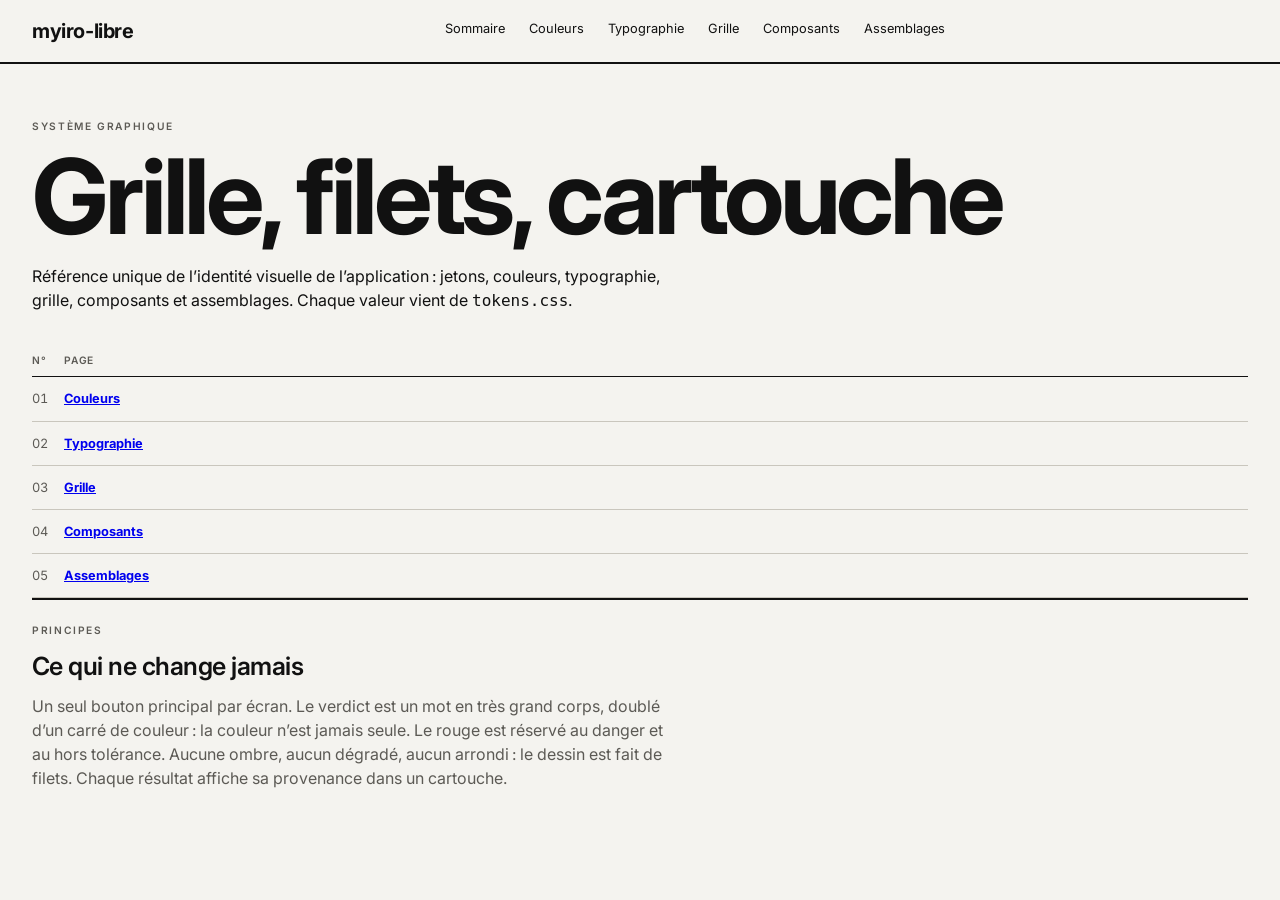
==== design-system/index.html @ a31640a2 "Système graphique (design-system/), suite des références ICC, documentation à jour Co-Authored-By: C" ====
<!doctype html>
<html lang="fr">
<head>
<meta charset="utf-8">
<meta name="viewport" content="width=device-width, initial-scale=1">
<title>Sommaire · système graphique myiro-libre</title>
<link rel="preconnect" href="https://fonts.googleapis.com">
<link rel="preconnect" href="https://fonts.gstatic.com" crossorigin>
<link rel="stylesheet" href="https://fonts.googleapis.com/css2?family=Inter:opsz,wght@14..32,400;14..32,500;14..32,600;14..32,700&amp;display=swap">
<link rel="stylesheet" href="tokens.css">
<link rel="stylesheet" href="components.css">
<link rel="stylesheet" href="doc.css">
</head>
<body>
<header class="ds-head"><div class="page"><div class="grid">
  <div class="c-1-4 brand">myiro-libre</div>
  <nav class="c-5-12" aria-label="Pages du système graphique"><a href="index.html">Sommaire</a><a href="brand-book.html">Couleurs</a><a href="typography.html">Typographie</a><a href="grid.html">Grille</a><a href="ui-kit.html">Composants</a><a href="patterns.html">Assemblages</a></nav>
</div></div></header>
<main class="page">
<section class="ds-intro"><span class="label">Système graphique</span><h1>Grille, filets, cartouche</h1><p class="prose">Référence unique de l’identité visuelle de l’application&#8239;: jetons, couleurs, typographie, grille, composants et assemblages. Chaque valeur vient de <code>tokens.css</code>.</p></section>
<table><thead><tr><th>N°</th><th>Page</th></tr></thead><tbody><tr><td class="id num">01</td><td><a href="brand-book.html"><b>Couleurs</b></a></td></tr><tr><td class="id num">02</td><td><a href="typography.html"><b>Typographie</b></a></td></tr><tr><td class="id num">03</td><td><a href="grid.html"><b>Grille</b></a></td></tr><tr><td class="id num">04</td><td><a href="ui-kit.html"><b>Composants</b></a></td></tr><tr><td class="id num">05</td><td><a href="patterns.html"><b>Assemblages</b></a></td></tr></tbody></table><section class="ds-block"><span class="label">Principes</span><h2>Ce qui ne change jamais</h2><p>Un seul bouton principal par écran. Le verdict est un mot en très grand corps, doublé d’un carré de couleur&#8239;: la couleur n’est jamais seule. Le rouge est réservé au danger et au hors tolérance. Aucune ombre, aucun dégradé, aucun arrondi&#8239;: le dessin est fait de filets. Chaque résultat affiche sa provenance dans un cartouche.</p></section></main>
</body>
</html>
---- design-system/tokens.css ----
/* Jetons du système graphique de myiro-libre : grille suisse, cartouche, grand corps typographique.
   Source unique des couleurs, de la typographie, des espacements, des filets et de la grille.
   Aucune valeur de couleur, de corps ou d'espacement ne doit apparaître hors de ce fichier.
   Gabarit : 12 colonnes, base 4 px. Mode sombre : [data-theme="dark"] ou préférence du système. */
:root {
  /* Palette : papier, encre, un seul gris, trois états de verdict. */
  --color-paper:   #f4f3ef;
  --color-ink:     #111111;
  --color-muted:   #5c5a55;
  --color-rule:    #111111;
  --color-hair:    #c9c6bd;
  --color-ok:      #0b6b3a;
  --color-warn:    #94540a;
  --color-bad:     #b3121d;
  --color-grid:    rgba(179, 18, 29, 0.09);
  --text-inverse:  var(--color-paper);

  /* Fontes : une seule famille, lineale grotesque à corps optique. */
  --font-body: "Inter", "Helvetica Neue", Arial, sans-serif;

  /* Échelle modulaire 1,25, fluide. */
  --text-xs:      clamp(0.625rem, 0.6rem + 0.1vw, 0.64rem);
  --text-sm:      clamp(0.75rem, 0.7rem + 0.2vw, 0.8rem);
  --text-base:    clamp(0.938rem, 0.9rem + 0.2vw, 1rem);
  --text-lg:      clamp(1.125rem, 1rem + 0.5vw, 1.25rem);
  --text-xl:      clamp(1.25rem, 1.1rem + 0.8vw, 1.563rem);
  --text-2xl:     clamp(1.5rem, 1.2rem + 1.2vw, 1.953rem);
  --text-3xl:     clamp(1.875rem, 1.5rem + 1.8vw, 2.441rem);
  --text-4xl:     clamp(2.25rem, 1.8rem + 2.5vw, 3.052rem);
  --text-5xl:     clamp(2.75rem, 2rem + 3.5vw, 4rem);
  --text-display: clamp(3.5rem, 2.5rem + 5vw, 7rem);

  --leading-tight:  1;
  --leading-snug:   1.2;
  --leading-normal: 1.5;
  --tracking-tight:  -0.04em;
  --tracking-snug:   -0.02em;
  --tracking-normal: 0;
  --tracking-wide:   0.08em;
  --tracking-widest: 0.16em;

  /* Espacements, base 4 px. */
  --space-1:  0.25rem;
  --space-2:  0.5rem;
  --space-3:  0.75rem;
  --space-4:  1rem;
  --space-6:  1.5rem;
  --space-8:  2rem;
  --space-12: 3rem;
  --space-16: 4rem;
  --space-24: 6rem;

  /* Filets : le dessin remplace l'ombre. */
  --rule:        1px;
  --rule-strong: 2px;
  --rule-heavy:  4px;
  --radius:      0;

  /* Grille. */
  --grid-columns: 12;
  --grid-gutter:  var(--space-6);
  --grid-margin:  var(--space-8);
  --grid-max:     90rem;
  --measure:      65ch;
}

:root[data-theme="dark"] {
  --color-paper: #121211;
  --color-ink:   #ecebe6;
  --color-muted: #a09d94;
  --color-rule:  #ecebe6;
  --color-hair:  #3a3935;
  --color-ok:    #5fd38d;
  --color-warn:  #e8a64a;
  --color-bad:   #ff7a80;
  --color-grid:  rgba(255, 122, 128, 0.1);
}
@media (prefers-color-scheme: dark) {
  :root:not([data-theme="light"]) {
    --color-paper: #121211;
    --color-ink:   #ecebe6;
    --color-muted: #a09d94;
    --color-rule:  #ecebe6;
    --color-hair:  #3a3935;
    --color-ok:    #5fd38d;
    --color-warn:  #e8a64a;
    --color-bad:   #ff7a80;
    --color-grid:  rgba(255, 122, 128, 0.1);
  }
}
@media (max-width: 64rem) {
  :root { --grid-margin: var(--space-4); --grid-gutter: var(--space-4); }
}
---- design-system/components.css ----
/* Composants de myiro-libre. Dépend uniquement de tokens.css. Aucun style en ligne :
   les seules valeurs dynamiques passent par des propriétés personnalisées (--w, --c, --ref, --mes, --n). */

/* ---- Base ---- */
html { font-optical-sizing: auto; -webkit-text-size-adjust: 100%; }
*, *::before, *::after { box-sizing: border-box; }
body {
  margin: 0; background: var(--color-paper); color: var(--color-ink);
  font-family: var(--font-body); font-size: var(--text-base); line-height: var(--leading-normal);
  text-align: left; font-kerning: normal; font-variant-ligatures: common-ligatures;
  -webkit-font-smoothing: antialiased; text-rendering: optimizeLegibility;
}
h1, h2, h3, p { margin: 0; }
button { font: inherit; color: inherit; background: none; border: 0; padding: 0; cursor: pointer; text-align: left; }
:focus-visible { outline: var(--rule-strong) solid var(--color-ink); outline-offset: var(--space-1); }
.num, table { font-variant-numeric: tabular-nums lining-nums; }
.mute { color: var(--color-muted); }
.small { font-size: var(--text-sm); }
.prose { max-width: var(--measure); }

/* ---- Libellé de section : capitales, approche large ---- */
.label {
  font-size: var(--text-xs); font-weight: 600; text-transform: uppercase;
  letter-spacing: var(--tracking-widest); color: var(--color-muted);
}
.label--ink { color: var(--color-ink); }

/* ---- Grille : 12 colonnes ---- */
.page { max-width: var(--grid-max); margin: 0 auto; padding: 0 var(--grid-margin); }
.grid { display: grid; grid-template-columns: repeat(var(--grid-columns), 1fr); column-gap: var(--grid-gutter); }
.c-1-2 { grid-column: 1 / span 2; }
.c-3-9 { grid-column: 3 / span 7; }
.c-10-12 { grid-column: 10 / span 3; }
.c-1-6 { grid-column: 1 / span 6; }
.c-7-12 { grid-column: 7 / span 6; }
.c-1-4 { grid-column: 1 / span 4; }
.c-5-8 { grid-column: 5 / span 4; }
.c-9-12 { grid-column: 9 / span 4; }
.c-5-12 { grid-column: 5 / span 8; }
.c-1-12 { grid-column: 1 / -1; }

/* ---- Boutons ---- */
.btn {
  padding: var(--space-3) var(--space-6); border: var(--rule-strong) solid var(--color-ink);
  border-radius: var(--radius); font-weight: 600; font-size: var(--text-sm);
}
.btn--primary { background: var(--color-ink); color: var(--text-inverse); }
.btn:hover { text-decoration: underline; text-underline-offset: var(--space-1); }
.btn[disabled] { border-color: var(--color-muted); color: var(--color-muted); cursor: not-allowed; text-decoration: none; }
.btn--primary[disabled] { background: transparent; }
.why { font-size: var(--text-sm); color: var(--color-muted); margin-top: var(--space-2); }
.actions { display: flex; gap: var(--space-3); flex-wrap: wrap; margin: var(--space-6) 0; }

/* ---- Verdict : le mot est le composant ---- */
.verdict__word {
  font-size: var(--text-display); font-weight: 700; line-height: var(--leading-tight);
  letter-spacing: var(--tracking-tight); margin-top: var(--space-2);
}
.verdict__word--l { font-size: var(--text-5xl); }
.verdict--ok .verdict__word { color: var(--color-ok); }
.verdict--warn .verdict__word { color: var(--color-warn); }
.verdict--bad .verdict__word { color: var(--color-bad); }
.verdict__word + p { margin-top: var(--space-3); }
.verdict__row { display: flex; gap: var(--space-4); align-items: flex-start; margin-top: var(--space-4); }
.mark { flex: none; width: var(--space-8); height: var(--space-8); display: grid; place-items: center; color: var(--text-inverse); background: var(--color-ok); }
.mark--warn { background: var(--color-warn); }
.mark--bad { background: var(--color-bad); }
.mark svg { width: var(--space-6); height: var(--space-6); fill: none; stroke: currentColor; stroke-width: 2.5; stroke-linecap: square; }

/* ---- État : carré de couleur et mot (jamais la couleur seule) ---- */
.state { display: inline-flex; align-items: center; gap: var(--space-2); font-weight: 600; white-space: nowrap; }
.state i { display: inline-block; width: var(--space-3); height: var(--space-3); background: var(--color-ok); }
.state--ok { color: var(--color-ok); }
.state--warn { color: var(--color-warn); } .state--warn i { background: var(--color-warn); }
.state--bad { color: var(--color-bad); } .state--bad i { background: var(--color-bad); }

/* ---- Compteurs ---- */
.kpis { display: grid; grid-template-columns: repeat(3, 1fr); border-top: var(--rule-strong) solid var(--color-rule); border-bottom: var(--rule) solid var(--color-rule); margin: var(--space-8) 0; }
.kpis > div { padding: var(--space-3) var(--space-4) var(--space-4) 0; }
.kpis > div + div { border-left: var(--rule) solid var(--color-hair); padding-left: var(--space-4); }
.kpis .n { display: block; font-size: var(--text-5xl); font-weight: 600; line-height: var(--leading-tight); letter-spacing: var(--tracking-tight); }
.kpis .ok { color: var(--color-ok); } .kpis .warn { color: var(--color-warn); } .kpis .bad { color: var(--color-bad); }

/* ---- Tableau ---- */
table { width: 100%; border-collapse: collapse; }
th {
  font-size: var(--text-xs); font-weight: 600; text-transform: uppercase; letter-spacing: var(--tracking-wide);
  color: var(--color-muted); text-align: left; padding: var(--space-2) var(--space-2) var(--space-2) 0;
  border-bottom: var(--rule) solid var(--color-rule);
}
td { padding: var(--space-3) var(--space-2) var(--space-3) 0; border-bottom: var(--rule) solid var(--color-hair); font-size: var(--text-sm); vertical-align: middle; }
th.r, td.r { text-align: right; padding-right: var(--space-4); }
th.lc { text-transform: none; letter-spacing: var(--tracking-normal); }
td.id { color: var(--color-muted); width: var(--space-8); }
tr.on td { background: var(--color-ink); color: var(--text-inverse); }
tr.on td.id { color: inherit; }
tr.hl td { background: var(--color-hair); }

/* ---- Jauge : trait de limite à 80 % ---- */
.gauge { position: relative; height: var(--space-2); background: var(--color-hair); min-width: var(--space-16); }
.gauge::before { content: ""; position: absolute; inset: 0 auto 0 0; width: var(--w); background: var(--color-ok); }
.gauge--warn::before { background: var(--color-warn); }
.gauge--bad::before { background: var(--color-bad); }
.gauge::after { content: ""; position: absolute; top: calc(var(--space-1) * -1); bottom: calc(var(--space-1) * -1); left: 80%; width: var(--rule-strong); background: var(--color-ink); }

/* ---- Cartouche : la provenance comme sur un plan ---- */
.cartouche { border: var(--rule-strong) solid var(--color-rule); }
.cartouche__title { background: var(--color-ink); color: var(--text-inverse); padding: var(--space-3) var(--space-4); }
.cartouche__title .label { color: inherit; }
.cartouche__title strong { display: block; font-size: var(--text-lg); letter-spacing: var(--tracking-snug); margin-top: var(--space-1); }
.cells { display: grid; grid-template-columns: 1fr 1fr; }
.cell { padding: var(--space-2) var(--space-3) var(--space-3); border-top: var(--rule) solid var(--color-rule); }
.cell--wide { grid-column: 1 / -1; }
.cell:nth-child(even):not(.cell--wide) { border-left: var(--rule) solid var(--color-rule); }
.cell .label { display: block; margin-bottom: var(--space-1); }
.cartouche__foot { display: flex; justify-content: space-between; border-top: var(--rule-strong) solid var(--color-rule); padding: var(--space-2) var(--space-3); font-size: var(--text-xs); }

/* ---- Avis ---- */
.notice { border: var(--rule-strong) solid var(--color-rule); padding: var(--space-4); margin-bottom: var(--space-8); }
.notice--warn { border-color: var(--color-warn); }
.notice--bad { border-color: var(--color-bad); }
.notice p + p { margin-top: var(--space-2); }

/* ---- Parcours numéroté ---- */
.steps { display: grid; grid-template-columns: repeat(var(--n), 1fr); column-gap: var(--space-2); margin-bottom: var(--space-8); }
.steps button {
  display: flex; flex-direction: column; justify-content: flex-start; padding: var(--space-2) 0 var(--space-3);
  border-top: var(--rule-heavy) solid var(--color-hair); color: var(--color-muted); font-size: var(--text-sm); font-weight: 500;
}
.steps button .label { display: block; margin-bottom: var(--space-1); }
.steps button.done { border-top-color: var(--color-ink); color: var(--color-ink); }
.steps button[aria-current="step"] { border-top-color: var(--color-ink); color: var(--color-ink); font-weight: 700; }

/* ---- Contrôle segmenté, champs ---- */
.seg { display: inline-flex; border: var(--rule-strong) solid var(--color-ink); }
.seg button { padding: var(--space-2) var(--space-4); font-size: var(--text-sm); font-weight: 600; }
.seg button + button { border-left: var(--rule-strong) solid var(--color-ink); }
.seg button[aria-pressed="true"] { background: var(--color-ink); color: var(--text-inverse); }
.field .label { display: block; margin-bottom: var(--space-2); }
.field p { font-size: var(--text-sm); color: var(--color-muted); margin-top: var(--space-2); max-width: var(--measure); }
.input { width: 100%; padding: var(--space-2) 0; border: 0; border-bottom: var(--rule-strong) solid var(--color-rule); background: transparent; color: var(--color-ink); font: inherit; border-radius: var(--radius); }
.input--error { border-bottom-color: var(--color-bad); }
.checkrow { display: grid; grid-template-columns: var(--space-6) 1fr; column-gap: var(--space-3); padding: var(--space-3) 0; border-top: var(--rule) solid var(--color-hair); max-width: var(--measure); }
.checkrow input { width: var(--space-4); height: var(--space-4); accent-color: var(--color-ink); margin-top: var(--space-1); }

/* ---- Pastille de couleur, plages ---- */
.swatch { box-shadow: inset 0 0 0 var(--rule) var(--color-hair); display: inline-block; width: var(--space-4); height: var(--space-4); background: var(--c); vertical-align: middle; }
.rows { display: grid; row-gap: var(--space-1); }
.prow { display: grid; grid-template-columns: var(--space-8) repeat(12, 1fr); column-gap: var(--space-1); align-items: stretch; padding: var(--space-1) 0; }
.prow > b { display: grid; place-items: center; font-size: var(--text-sm); }
.prow--cur { outline: var(--rule-heavy) solid var(--color-ink); }
.prow--cur > b { background: var(--color-ink); color: var(--text-inverse); }
.p { aspect-ratio: 1; background: repeating-linear-gradient(135deg, var(--color-hair) 0 var(--space-1), var(--color-paper) var(--space-1) var(--space-2)); }
.p--read { background: linear-gradient(var(--ref) 50%, var(--mes) 50%); }
.p--miss { background: var(--color-paper); outline: var(--rule-strong) solid var(--color-bad); outline-offset: calc(var(--rule-strong) * -1); }

/* ---- Index de la bibliothèque, numéroté comme une nomenclature ---- */
.index ol { list-style: none; margin: 0; padding: 0; }
.index li { display: grid; grid-template-columns: var(--space-8) 1fr auto; column-gap: var(--space-2); padding: var(--space-2) 0; border-top: var(--rule) solid var(--color-hair); font-size: var(--text-sm); }
.index li.l1 { border-top-color: var(--color-rule); font-weight: 700; margin-top: var(--space-4); }
.index li.l1:first-child { margin-top: 0; }
.index li.sel { background: var(--color-ink); color: var(--text-inverse); }
.index li.sel * { color: inherit; }

/* ---- Bandeau et section ---- */
.masthead { border-bottom: var(--rule-strong) solid var(--color-rule); background: var(--color-paper); }
.masthead .grid { align-items: end; padding: var(--space-4) 0; }
.brand { font-size: var(--text-lg); font-weight: 700; letter-spacing: var(--tracking-snug); }
.nav { display: flex; gap: var(--space-8); }
.nav button { padding: var(--space-1) 0; border-bottom: var(--rule-heavy) solid transparent; font-weight: 500; }
.nav button .label { display: block; margin-bottom: var(--space-1); }
.nav button[aria-current="page"] { border-bottom-color: var(--color-ink); font-weight: 700; }
.sheet-head { display: flex; justify-content: space-between; align-items: baseline; border-top: var(--rule-heavy) solid var(--color-rule); padding-top: var(--space-2); margin-bottom: var(--space-6); }
.section { margin-top: var(--space-12); }
.section__head { display: flex; justify-content: space-between; align-items: baseline; border-top: var(--rule-strong) solid var(--color-rule); padding-top: var(--space-2); margin-bottom: var(--space-3); }
.section__title { font-size: var(--text-xl); font-weight: 600; letter-spacing: var(--tracking-snug); line-height: var(--leading-snug); }

@media (max-width: 64rem) {
  .c-1-2, .c-3-9, .c-10-12, .c-1-6, .c-7-12, .c-1-4, .c-5-8, .c-9-12, .c-5-12 { grid-column: 1 / -1; }
  .nav { gap: var(--space-4); flex-wrap: wrap; }
  table { display: block; overflow-x: auto; }
  .steps { grid-template-columns: repeat(2, 1fr); row-gap: var(--space-2); }
  .kpis .n { font-size: var(--text-4xl); }
}
---- design-system/doc.css ----
/* Mise en page des pages de documentation du système graphique (pas des composants de l'application). */
.ds-head { border-bottom: var(--rule-strong) solid var(--color-rule); }
.ds-head .grid { padding: var(--space-4) 0; align-items: end; }
.ds-head nav { display: flex; gap: var(--space-6); flex-wrap: wrap; font-size: var(--text-sm); }
.ds-head nav a { color: var(--color-ink); text-decoration: none; padding-bottom: var(--space-1); border-bottom: var(--rule-heavy) solid transparent; }
.ds-head nav a[aria-current="page"] { border-bottom-color: var(--color-ink); font-weight: 700; }
.ds-intro { padding: var(--space-12) 0 var(--space-8); }
.ds-intro h1 { font-size: var(--text-display); font-weight: 700; line-height: var(--leading-tight); letter-spacing: var(--tracking-tight); margin-top: var(--space-2); }
.ds-intro p { margin-top: var(--space-4); }
.ds-block { border-top: var(--rule-strong) solid var(--color-rule); padding: var(--space-4) 0 var(--space-12); }
.ds-block > h2 { font-size: var(--text-xl); font-weight: 600; letter-spacing: var(--tracking-snug); margin: var(--space-2) 0 var(--space-2); }
.ds-block > p { max-width: var(--measure); color: var(--color-muted); margin-bottom: var(--space-6); }
.ds-demo { border: var(--rule) solid var(--color-hair); padding: var(--space-6); margin-bottom: var(--space-4); }
.ds-demo--dark { background: var(--color-ink); color: var(--text-inverse); border-color: var(--color-ink); }
.ds-code { font-family: ui-monospace, Consolas, monospace; font-size: var(--text-xs); line-height: var(--leading-normal); background: var(--color-hair); padding: var(--space-4); overflow-x: auto; white-space: pre-wrap; word-break: break-word; margin: 0; }
.ds-swatches { display: grid; grid-template-columns: repeat(auto-fill, minmax(10rem, 1fr)); gap: var(--space-4); }
.ds-swatch { border: var(--rule) solid var(--color-rule); }
.ds-swatch__color { height: var(--space-16); background: var(--c); }
.ds-swatch__meta { padding: var(--space-2) var(--space-3) var(--space-3); font-size: var(--text-xs); }
.ds-swatch__meta b { display: block; font-size: var(--text-sm); }
.ds-spec { display: grid; grid-template-columns: 8rem 1fr; column-gap: var(--space-4); align-items: baseline; padding: var(--space-3) 0; border-top: var(--rule) solid var(--color-hair); }
.ds-col { background: var(--color-grid); min-height: var(--space-16); display: grid; place-items: center; font-size: var(--text-xs); font-weight: 600; }
.ds-grid-demo { display: grid; grid-template-columns: repeat(var(--grid-columns), 1fr); column-gap: var(--grid-gutter); row-gap: var(--space-2); }
.ds-ratio { font-size: var(--text-sm); }
.t-xs { font-size: var(--text-xs); } .t-sm { font-size: var(--text-sm); } .t-base { font-size: var(--text-base); }
.t-lg { font-size: var(--text-lg); } .t-xl { font-size: var(--text-xl); letter-spacing: var(--tracking-snug); }
.t-2xl { font-size: var(--text-2xl); letter-spacing: var(--tracking-snug); line-height: var(--leading-snug); }
.t-3xl { font-size: var(--text-3xl); letter-spacing: var(--tracking-tight); line-height: var(--leading-snug); }
.t-4xl { font-size: var(--text-4xl); letter-spacing: var(--tracking-tight); line-height: var(--leading-tight); }
.t-5xl { font-size: var(--text-5xl); letter-spacing: var(--tracking-tight); line-height: var(--leading-tight); }
.t-display { font-size: var(--text-display); letter-spacing: var(--tracking-tight); line-height: var(--leading-tight); font-weight: 700; }
.w-400 { font-weight: 400; } .w-500 { font-weight: 500; } .w-600 { font-weight: 600; } .w-700 { font-weight: 700; }
.comb { display: grid; grid-template-columns: repeat(2, 1fr); gap: var(--space-4); }
.comb > div { padding: var(--space-6); border: var(--rule) solid var(--color-rule); }
.comb--ink { background: var(--color-ink); color: var(--text-inverse); }
.comb--paper { background: var(--color-paper); color: var(--color-ink); }
.comb--ok { background: var(--color-ok); color: var(--text-inverse); }
.comb--bad { background: var(--color-bad); color: var(--text-inverse); }
/* Libellés lisibles sur aplats */
.comb--ink .label, .comb--ok .label, .comb--bad .label, .ds-demo--dark .label { color: inherit; }
@media (max-width: 64rem) { .comb { grid-template-columns: 1fr; } .ds-spec { grid-template-columns: 1fr; } }

/* démos de grille */
.ds-lay-12 > [data-g="1-12"] { grid-column: 1 / span 12; }
.ds-lay-2-7-3 > [data-g="1-2"] { grid-column: 1 / span 2; }
.ds-lay-2-7-3 > [data-g="3-7"] { grid-column: 3 / span 7; }
.ds-lay-2-7-3 > [data-g="10-3"] { grid-column: 10 / span 3; }
.ds-lay-6-6 > [data-g="1-6"] { grid-column: 1 / span 6; }
.ds-lay-6-6 > [data-g="7-6"] { grid-column: 7 / span 6; }
.ds-lay-4-4-4 > [data-g="1-4"] { grid-column: 1 / span 4; }
.ds-lay-4-4-4 > [data-g="5-4"] { grid-column: 5 / span 4; }
.ds-lay-4-4-4 > [data-g="9-4"] { grid-column: 9 / span 4; }
.ds-lay-8-4 > [data-g="1-8"] { grid-column: 1 / span 8; }
.ds-lay-8-4 > [data-g="9-4"] { grid-column: 9 / span 4; }
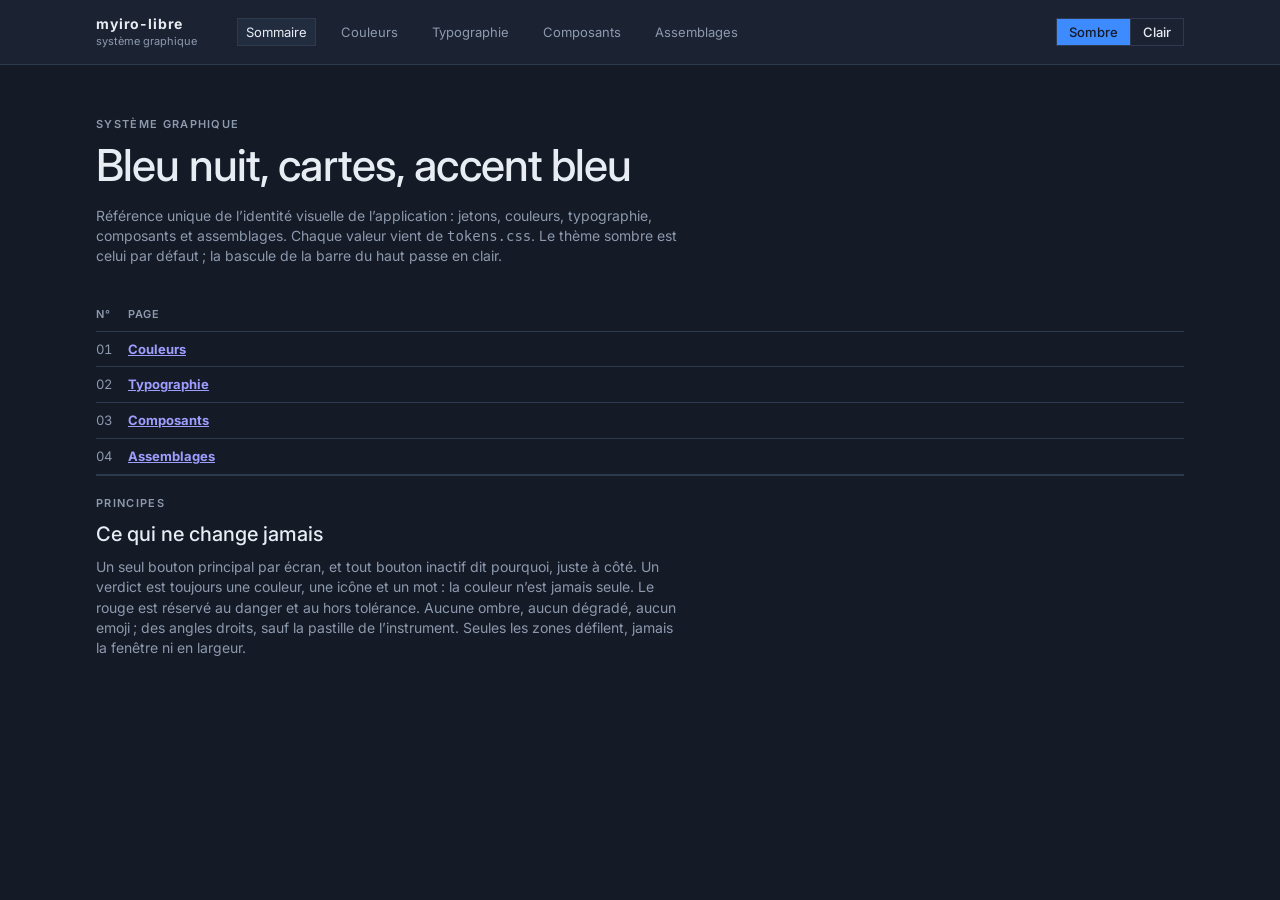
==== commit 0f038dad: "Système graphique : thème bleu nuit du prototype, cartes, accent bleu Co-Authored-By: Claude Opus 5." ====
--- a/design-system/index.html
+++ b/design-system/index.html
@@ -1,5 +1,5 @@
 <!doctype html>
-<html lang="fr">
+<html lang="fr" data-theme="dark">
 <head>
 <meta charset="utf-8">
 <meta name="viewport" content="width=device-width, initial-scale=1">
@@ -12,12 +12,26 @@
 <link rel="stylesheet" href="doc.css">
 </head>
 <body>
-<header class="ds-head"><div class="page"><div class="grid">
-  <div class="c-1-4 brand">myiro-libre</div>
-  <nav class="c-5-12" aria-label="Pages du système graphique"><a href="index.html">Sommaire</a><a href="brand-book.html">Couleurs</a><a href="typography.html">Typographie</a><a href="grid.html">Grille</a><a href="ui-kit.html">Composants</a><a href="patterns.html">Assemblages</a></nav>
-</div></div></header>
+<header class="ds-head"><div class="page">
+  <div class="marque">myiro-libre<small>système graphique</small></div>
+  <nav aria-label="Pages du système graphique"><a href="index.html" aria-current="page">Sommaire</a><a href="brand-book.html">Couleurs</a><a href="typography.html">Typographie</a><a href="ui-kit.html">Composants</a><a href="patterns.html">Assemblages</a></nav>
+  <div class="seg" role="group" aria-label="Thème"><button data-theme-choix="dark" aria-pressed="true">Sombre</button><button data-theme-choix="light" aria-pressed="false">Clair</button></div>
+</div></header>
 <main class="page">
-<section class="ds-intro"><span class="label">Système graphique</span><h1>Grille, filets, cartouche</h1><p class="prose">Référence unique de l’identité visuelle de l’application&#8239;: jetons, couleurs, typographie, grille, composants et assemblages. Chaque valeur vient de <code>tokens.css</code>.</p></section>
-<table><thead><tr><th>N°</th><th>Page</th></tr></thead><tbody><tr><td class="id num">01</td><td><a href="brand-book.html"><b>Couleurs</b></a></td></tr><tr><td class="id num">02</td><td><a href="typography.html"><b>Typographie</b></a></td></tr><tr><td class="id num">03</td><td><a href="grid.html"><b>Grille</b></a></td></tr><tr><td class="id num">04</td><td><a href="ui-kit.html"><b>Composants</b></a></td></tr><tr><td class="id num">05</td><td><a href="patterns.html"><b>Assemblages</b></a></td></tr></tbody></table><section class="ds-block"><span class="label">Principes</span><h2>Ce qui ne change jamais</h2><p>Un seul bouton principal par écran. Le verdict est un mot en très grand corps, doublé d’un carré de couleur&#8239;: la couleur n’est jamais seule. Le rouge est réservé au danger et au hors tolérance. Aucune ombre, aucun dégradé, aucun arrondi&#8239;: le dessin est fait de filets. Chaque résultat affiche sa provenance dans un cartouche.</p></section></main>
+<section class="ds-intro"><span class="label">Système graphique</span><h1>Bleu nuit, cartes, accent bleu</h1><p class="prose">Référence unique de l’identité visuelle de l’application&#8239;: jetons, couleurs, typographie, composants et assemblages. Chaque valeur vient de <code>tokens.css</code>. Le thème sombre est celui par défaut&#8239;; la bascule de la barre du haut passe en clair.</p></section>
+<table><thead><tr><th>N°</th><th>Page</th></tr></thead><tbody>
+<tr><td class="id num">01</td><td><a href="brand-book.html"><b>Couleurs</b></a></td></tr>
+<tr><td class="id num">02</td><td><a href="typography.html"><b>Typographie</b></a></td></tr>
+<tr><td class="id num">03</td><td><a href="ui-kit.html"><b>Composants</b></a></td></tr>
+<tr><td class="id num">04</td><td><a href="patterns.html"><b>Assemblages</b></a></td></tr>
+</tbody></table>
+<section class="ds-block"><span class="label">Principes</span><h2>Ce qui ne change jamais</h2><p>Un seul bouton principal par écran, et tout bouton inactif dit pourquoi, juste à côté. Un verdict est toujours une couleur, une icône et un mot&#8239;: la couleur n’est jamais seule. Le rouge est réservé au danger et au hors tolérance. Aucune ombre, aucun dégradé, aucun emoji&#8239;; des angles droits, sauf la pastille de l’instrument. Seules les zones défilent, jamais la fenêtre ni en largeur.</p></section>
+</main>
+<script>
+for (const b of document.querySelectorAll("[data-theme-choix]")) b.addEventListener("click", () => {
+  document.documentElement.dataset.theme = b.dataset.themeChoix;
+  for (const c of document.querySelectorAll("[data-theme-choix]")) c.setAttribute("aria-pressed", String(c === b));
+});
+</script>
 </body>
 </html>
--- a/design-system/tokens.css
+++ b/design-system/tokens.css
@@ -1,93 +1,98 @@
-/* Jetons du système graphique de myiro-libre : grille suisse, cartouche, grand corps typographique.
-   Source unique des couleurs, de la typographie, des espacements, des filets et de la grille.
+/* Jetons du système graphique de myiro-libre : thème bleu nuit, cartes, accent bleu.
+   Source unique des couleurs, de la typographie, des espacements et des filets.
    Aucune valeur de couleur, de corps ou d'espacement ne doit apparaître hors de ce fichier.
-   Gabarit : 12 colonnes, base 4 px. Mode sombre : [data-theme="dark"] ou préférence du système. */
+   Thème sombre par défaut ; thème clair sur [data-theme="light"] (bascule de la barre du haut).
+   Valeurs reprises du prototype validé du poste unique (ADR 0007). */
+:root,
+:root[data-theme="dark"] {
+  /* Surfaces, du plus profond au plus proche. */
+  --fond:      #141a26;
+  --barre:     #1b2333;
+  --panneau:   #1e2738;
+  --carte:     #222c3f;
+  --filet:     #2e3a50;
+  /* Texte. */
+  --encre:     #e8ecf3;
+  --attenue:   #8d99ad;
+  /* Accent : choix, tâche courante, bouton principal. */
+  --accent:    #3d8bff;
+  --selection: #173b6b;
+  /* Texte posé sur l'accent (bouton principal) : 5,26 : 1 en sombre. */
+  --sur-accent: #141a26;
+  /* Verdicts : toujours avec une icône et un mot. Rouge réservé au danger et au hors tolérance. */
+  --conforme:  #2fbf71;
+  --limite:    #e8a23a;
+  --hors:      #ff5d64;
+  color-scheme: dark;
+}
+
+:root[data-theme="light"] {
+  --fond:      #eef1f6;
+  --barre:     #ffffff;
+  --panneau:   #ffffff;
+  --carte:     #f6f8fb;
+  --filet:     #d6dce6;
+  --encre:     #141a26;
+  --attenue:   #5d6879;
+  --accent:    #1f6fe5;
+  --selection: #dbe8fb;
+  --sur-accent: #ffffff;
+  --conforme:  #13864b;
+  --limite:    #a8650a;
+  --hors:      #cc1f29;
+  color-scheme: light;
+}
+
 :root {
-  /* Palette : papier, encre, un seul gris, trois états de verdict. */
-  --color-paper:   #f4f3ef;
-  --color-ink:     #111111;
-  --color-muted:   #5c5a55;
-  --color-rule:    #111111;
-  --color-hair:    #c9c6bd;
-  --color-ok:      #0b6b3a;
-  --color-warn:    #94540a;
-  --color-bad:     #b3121d;
-  --color-grid:    rgba(179, 18, 29, 0.09);
-  --text-inverse:  var(--color-paper);
+  /* Fonte : une seule famille, lineale grotesque à corps optique. */
+  --font-body: "Inter", "Segoe UI", Arial, sans-serif;
+  --font-code: ui-monospace, Consolas, monospace;
 
-  /* Fontes : une seule famille, lineale grotesque à corps optique. */
-  --font-body: "Inter", "Helvetica Neue", Arial, sans-serif;
+  /* Corps : une application de bureau, des tailles fixes. Base 14 px. */
+  --text-xs:      0.6875rem;  /* 11 px : libellés en capitales, âges */
+  --text-sm:      0.8125rem;  /* 13 px : tâches, aides, tableaux */
+  --text-base:    0.875rem;   /* 14 px : texte courant */
+  --text-lg:      1.125rem;   /* 18 px : titre des détails */
+  --text-xl:      1.25rem;    /* 20 px : titres de section */
+  --text-2xl:     1.5rem;     /* 24 px : valeurs des critères */
+  --text-3xl:     1.625rem;   /* 26 px : titre du centre */
+  --text-4xl:     2.125rem;   /* 34 px : mot du verdict */
+  --text-5xl:     2.75rem;
+  --text-display: 3.5rem;
 
-  /* Échelle modulaire 1,25, fluide. */
-  --text-xs:      clamp(0.625rem, 0.6rem + 0.1vw, 0.64rem);
-  --text-sm:      clamp(0.75rem, 0.7rem + 0.2vw, 0.8rem);
-  --text-base:    clamp(0.938rem, 0.9rem + 0.2vw, 1rem);
-  --text-lg:      clamp(1.125rem, 1rem + 0.5vw, 1.25rem);
-  --text-xl:      clamp(1.25rem, 1.1rem + 0.8vw, 1.563rem);
-  --text-2xl:     clamp(1.5rem, 1.2rem + 1.2vw, 1.953rem);
-  --text-3xl:     clamp(1.875rem, 1.5rem + 1.8vw, 2.441rem);
-  --text-4xl:     clamp(2.25rem, 1.8rem + 2.5vw, 3.052rem);
-  --text-5xl:     clamp(2.75rem, 2rem + 3.5vw, 4rem);
-  --text-display: clamp(3.5rem, 2.5rem + 5vw, 7rem);
-
-  --leading-tight:  1;
-  --leading-snug:   1.2;
-  --leading-normal: 1.5;
-  --tracking-tight:  -0.04em;
-  --tracking-snug:   -0.02em;
+  --leading-tight:  1.1;
+  --leading-snug:   1.25;
+  --leading-normal: 1.45;
+  --tracking-tight:  -0.02em;
+  --tracking-snug:   -0.01em;
   --tracking-normal: 0;
-  --tracking-wide:   0.08em;
-  --tracking-widest: 0.16em;
+  --tracking-wide:   0.06em;
+  --tracking-widest: 0.12em;
 
   /* Espacements, base 4 px. */
   --space-1:  0.25rem;
   --space-2:  0.5rem;
   --space-3:  0.75rem;
   --space-4:  1rem;
+  --space-5:  1.25rem;
   --space-6:  1.5rem;
   --space-8:  2rem;
   --space-12: 3rem;
   --space-16: 4rem;
   --space-24: 6rem;
 
+  /* Retraits de l'arbre : papier, puis résolution. */
+  --retrait-2: 1.375rem;  /* 22 px */
+  --retrait-3: 2.5rem;    /* 40 px */
+
   /* Filets : le dessin remplace l'ombre. */
   --rule:        1px;
   --rule-strong: 2px;
   --rule-heavy:  4px;
-  --radius:      0;
 
-  /* Grille. */
-  --grid-columns: 12;
-  --grid-gutter:  var(--space-6);
-  --grid-margin:  var(--space-8);
-  --grid-max:     90rem;
-  --measure:      65ch;
+  /* Icônes des tâches, pastille de l'instrument. */
+  --icone:    1.25rem;
+  --pastille: 0.625rem;
+
+  --measure: 65ch;
 }
-
-:root[data-theme="dark"] {
-  --color-paper: #121211;
-  --color-ink:   #ecebe6;
-  --color-muted: #a09d94;
-  --color-rule:  #ecebe6;
-  --color-hair:  #3a3935;
-  --color-ok:    #5fd38d;
-  --color-warn:  #e8a64a;
-  --color-bad:   #ff7a80;
-  --color-grid:  rgba(255, 122, 128, 0.1);
-}
-@media (prefers-color-scheme: dark) {
-  :root:not([data-theme="light"]) {
-    --color-paper: #121211;
-    --color-ink:   #ecebe6;
-    --color-muted: #a09d94;
-    --color-rule:  #ecebe6;
-    --color-hair:  #3a3935;
-    --color-ok:    #5fd38d;
-    --color-warn:  #e8a64a;
-    --color-bad:   #ff7a80;
-    --color-grid:  rgba(255, 122, 128, 0.1);
-  }
-}
-@media (max-width: 64rem) {
-  :root { --grid-margin: var(--space-4); --grid-gutter: var(--space-4); }
-}
--- a/design-system/components.css
+++ b/design-system/components.css
@@ -1,184 +1,317 @@
-/* Composants de myiro-libre. Dépend uniquement de tokens.css. Aucun style en ligne :
-   les seules valeurs dynamiques passent par des propriétés personnalisées (--w, --c, --ref, --mes, --n). */
+/* Composants de myiro-libre : thème bleu nuit, cartes, accent bleu. Dépend uniquement de tokens.css.
+   Aucun style en ligne : les seules valeurs dynamiques passent par des propriétés personnalisées
+   (--c, --ref, --mes, --n). Ni ombre, ni dégradé ; angles droits, sauf la pastille de l'instrument. */
 
 /* ---- Base ---- */
 html { font-optical-sizing: auto; -webkit-text-size-adjust: 100%; }
 *, *::before, *::after { box-sizing: border-box; }
+/* Barres de défilement fines partout, jamais l'ascenseur épais du système. */
+* { scrollbar-width: thin; scrollbar-color: var(--filet) transparent; }
 body {
-  margin: 0; background: var(--color-paper); color: var(--color-ink);
+  margin: 0; background: var(--fond); color: var(--encre);
   font-family: var(--font-body); font-size: var(--text-base); line-height: var(--leading-normal);
   text-align: left; font-kerning: normal; font-variant-ligatures: common-ligatures;
   -webkit-font-smoothing: antialiased; text-rendering: optimizeLegibility;
 }
 h1, h2, h3, p { margin: 0; }
 button { font: inherit; color: inherit; background: none; border: 0; padding: 0; cursor: pointer; text-align: left; }
-:focus-visible { outline: var(--rule-strong) solid var(--color-ink); outline-offset: var(--space-1); }
+:focus-visible { outline: var(--rule-strong) solid var(--accent); outline-offset: var(--rule-strong); }
 .num, table { font-variant-numeric: tabular-nums lining-nums; }
-.mute { color: var(--color-muted); }
+.mute { color: var(--attenue); }
 .small { font-size: var(--text-sm); }
 .prose { max-width: var(--measure); }
-
-/* ---- Libellé de section : capitales, approche large ---- */
+.prose + .prose { margin-top: var(--space-2); }
+
+/* ---- Libellé : capitales, approche large ---- */
 .label {
   font-size: var(--text-xs); font-weight: 600; text-transform: uppercase;
-  letter-spacing: var(--tracking-widest); color: var(--color-muted);
-}
-.label--ink { color: var(--color-ink); }
-
-/* ---- Grille : 12 colonnes ---- */
-.page { max-width: var(--grid-max); margin: 0 auto; padding: 0 var(--grid-margin); }
-.grid { display: grid; grid-template-columns: repeat(var(--grid-columns), 1fr); column-gap: var(--grid-gutter); }
-.c-1-2 { grid-column: 1 / span 2; }
-.c-3-9 { grid-column: 3 / span 7; }
-.c-10-12 { grid-column: 10 / span 3; }
-.c-1-6 { grid-column: 1 / span 6; }
-.c-7-12 { grid-column: 7 / span 6; }
-.c-1-4 { grid-column: 1 / span 4; }
-.c-5-8 { grid-column: 5 / span 4; }
-.c-9-12 { grid-column: 9 / span 4; }
-.c-5-12 { grid-column: 5 / span 8; }
-.c-1-12 { grid-column: 1 / -1; }
+  letter-spacing: var(--tracking-widest); color: var(--attenue);
+}
+.label--ink { color: var(--encre); }
+
+/* ---- Cadre : barre du haut (64 px), puis trois zones ; seules les zones défilent ---- */
+.app:not([hidden]) { display: grid; grid-template-rows: 64px minmax(0, 1fr); height: 100vh; overflow: hidden; }
+.barre-haut {
+  display: flex; align-items: center; gap: var(--space-1); min-width: 0;
+  padding: 0 var(--space-4); background: var(--barre); border-bottom: var(--rule) solid var(--filet);
+}
+.marque { font-weight: 700; letter-spacing: var(--tracking-wide); margin-right: var(--space-4); white-space: nowrap; }
+.marque small { display: block; font-size: var(--text-xs); font-weight: 400; letter-spacing: var(--tracking-normal); color: var(--attenue); }
+/* Tâche : icône au-dessus du libellé. */
+.tache {
+  display: flex; flex-direction: column; align-items: center; gap: var(--space-1);
+  padding: var(--space-1) var(--space-3); border: var(--rule) solid transparent;
+  color: var(--attenue); font-size: var(--text-sm); white-space: nowrap;
+}
+.tache svg { width: var(--icone); height: var(--icone); fill: none; stroke: currentColor; stroke-width: 1.6; }
+.tache:hover { color: var(--encre); }
+.tache[aria-current="page"] { color: var(--encre); border-color: var(--filet); background: var(--carte); }
+.tache[aria-current="page"] svg { stroke: var(--accent); }
+.barre-haut__outils { margin-left: auto; display: flex; align-items: center; gap: var(--space-2); min-width: 0; }
+/* L'instrument actif : pastille d'état et texte ; un clic ouvre la liste des instruments. */
+.instrument-actif {
+  display: flex; align-items: center; gap: var(--space-2); min-width: 0;
+  padding: var(--space-2) var(--space-3); border: var(--rule) solid var(--filet); background: var(--carte);
+  font-size: var(--text-sm);
+}
+.instrument-actif > span:last-child { white-space: nowrap; overflow: hidden; text-overflow: ellipsis; }
+.instrument-actif:hover:not([disabled]), .instrument-actif[aria-expanded="true"] { border-color: var(--accent); }
+.instrument-actif[disabled] { cursor: default; }
+/* Pastille : seul cercle du système. La couleur double le texte d'état, jamais seule. */
+.pastille { flex: none; width: var(--pastille); height: var(--pastille); border-radius: 50%; background: var(--attenue); border: var(--rule-strong) solid var(--attenue); }
+.pastille--non-detecte { background: transparent; border-color: var(--attenue); }
+.pastille--connecte { background: var(--accent); border-color: var(--accent); }
+.pastille--etalonnage-requis { background: var(--limite); border-color: var(--limite); }
+.pastille--etalonne { background: var(--conforme); border-color: var(--conforme); }
+.pastille--en-mesure { background: transparent; border-color: var(--accent); }
+
+.zones { display: grid; grid-template-columns: 270px minmax(0, 1fr) 300px; min-height: 0; }
+.zone-gauche, .zone-centre, .zone-droite { min-height: 0; min-width: 0; overflow-y: auto; overflow-x: hidden; }
+.zone-gauche { background: var(--panneau); border-right: var(--rule) solid var(--filet); padding-bottom: var(--space-6); }
+.zone-centre { padding: var(--space-6) var(--space-8); }
+.zone-droite { background: var(--panneau); border-left: var(--rule) solid var(--filet); padding-bottom: var(--space-6); }
+.zone__titre { display: block; padding: var(--space-2) var(--space-4); }
+.zone-droite__titre {
+  padding: var(--space-4); font-size: var(--text-lg); border-bottom: var(--rule) solid var(--filet);
+  white-space: nowrap; overflow: hidden; text-overflow: ellipsis;
+}
+.zone-droite > .cartouche, .zone-droite > [data-details-tache] > .cartouche { margin: var(--space-4); }
+.zone-droite > [data-details-tache] { padding: 0 var(--space-4); }
+
+/* ---- Fil d'Ariane et titre du centre ---- */
+.ariane {
+  font-size: var(--text-xs); letter-spacing: var(--tracking-widest); text-transform: uppercase;
+  color: var(--attenue); margin-bottom: var(--space-2);
+  white-space: nowrap; overflow: hidden; text-overflow: ellipsis;
+}
+.ariane b { color: var(--accent); font-weight: 600; }
+.titre { font-size: var(--text-3xl); font-weight: 500; line-height: var(--leading-snug); margin-bottom: var(--space-4); overflow-wrap: break-word; }
+
+/* ---- Carte ---- */
+.carte { background: var(--carte); border: var(--rule) solid var(--filet); padding: var(--space-4) var(--space-5); margin-bottom: var(--space-4); }
+.carte > .label { display: block; margin-bottom: var(--space-2); }
+.carte__pied { display: flex; justify-content: space-between; align-items: center; gap: var(--space-3); flex-wrap: wrap; margin-top: var(--space-4); }
+
+/* ---- Verdict : couleur, icône et mot, jamais la couleur seule ---- */
+.carte--verdict { display: flex; align-items: center; gap: var(--space-4); flex-wrap: wrap; }
+.verdict__icone { flex: none; width: var(--space-8); height: var(--space-8); fill: none; stroke: currentColor; stroke-width: 2; stroke-linecap: square; }
+.verdict__texte { flex: 1; min-width: 0; }
+.verdict__contexte { display: block; font-size: var(--text-xs); letter-spacing: var(--tracking-wide); text-transform: uppercase; color: var(--attenue); }
+.verdict__mot { font-size: var(--text-4xl); font-weight: 500; line-height: var(--leading-tight); }
+.verdict--conforme .verdict__mot, .verdict--conforme .verdict__icone { color: var(--conforme); }
+.verdict--limite .verdict__mot, .verdict--limite .verdict__icone { color: var(--limite); }
+.verdict--hors .verdict__mot, .verdict--hors .verdict__icone { color: var(--hors); }
+.verdict--aucun .verdict__mot, .verdict--aucun .verdict__icone { color: var(--attenue); }
+/* Verdict de la feuille Mesurer (mesurer.js) : mot et carré à symbole. */
+.verdict__word { font-size: var(--text-4xl); font-weight: 500; line-height: var(--leading-tight); margin-top: var(--space-2); }
+.verdict__word--l { font-size: var(--text-5xl); }
+/* Zone de droite (300 px) : « Hors tolérance » tient sans couper le mot. */
+.verdict__word--m { font-size: var(--text-2xl); margin-top: 0; }
+.verdict--ok .verdict__word { color: var(--conforme); }
+.verdict--warn .verdict__word { color: var(--limite); }
+.verdict--bad .verdict__word { color: var(--hors); }
+.verdict__word + p { margin-top: var(--space-3); }
+.verdict__row { display: flex; gap: var(--space-3); align-items: center; margin-top: var(--space-3); }
+.mark { flex: none; width: var(--space-8); height: var(--space-8); display: grid; place-items: center; color: var(--conforme); border: var(--rule-strong) solid currentColor; }
+.mark--warn { color: var(--limite); }
+.mark--bad { color: var(--hors); }
+.mark svg { width: var(--space-6); height: var(--space-6); fill: none; stroke: currentColor; stroke-width: 2.5; stroke-linecap: square; }
+
+/* ---- Critères : quatre cartes de chiffres ---- */
+.criteres { display: grid; grid-template-columns: repeat(4, minmax(0, 1fr)); gap: var(--space-3); margin-bottom: var(--space-4); }
+.critere { background: var(--carte); border: var(--rule) solid var(--filet); padding: var(--space-3) var(--space-4); min-width: 0; }
+.critere__nom { display: block; font-size: var(--text-xs); letter-spacing: var(--tracking-wide); text-transform: uppercase; color: var(--attenue); }
+.critere__valeur { display: block; font-size: var(--text-2xl); margin-top: var(--space-1); font-variant-numeric: tabular-nums; }
+
+/* ---- Arbre de la bibliothèque : imprimante, papier, résolution ---- */
+.recherche { margin: var(--space-4) var(--space-4) var(--space-2); }
+.arbre { list-style: none; margin: 0; padding: 0 var(--space-2) var(--space-2); }
+.noeud {
+  display: flex; align-items: center; justify-content: space-between; gap: var(--space-2);
+  min-width: 0; padding: var(--space-1) var(--space-2); cursor: pointer;
+}
+.noeud:hover { background: var(--carte); }
+.noeud[aria-selected="true"] { background: var(--selection); outline: var(--rule) solid var(--accent); outline-offset: calc(var(--rule) * -1); }
+.noeud--imprimante { font-weight: 600; }
+.noeud--papier { padding-left: var(--retrait-2); }
+.noeud--resolution { padding-left: var(--retrait-3); color: var(--attenue); font-size: var(--text-sm); }
+.noeud--resolution[aria-selected="true"] { color: var(--encre); }
+.noeud__corps { flex: 1; min-width: 0; }
+/* Un nom trop long finit par des points ; le nom entier se lit au survol (attribut title). */
+.noeud__nom { display: block; min-width: 0; white-space: nowrap; overflow: hidden; text-overflow: ellipsis; }
+.noeud__meta { display: block; white-space: nowrap; overflow: hidden; text-overflow: ellipsis; color: var(--attenue); font-size: var(--text-xs); }
+.noeud__compte { flex: none; font-size: var(--text-xs); color: var(--attenue); white-space: nowrap; }
+.noeud__repli { flex: none; width: var(--space-3); color: var(--attenue); }
+/* Âge du profil actif : récent, plus d'un an, aucun. */
+.age { flex: none; font-size: var(--text-xs); white-space: nowrap; }
+.age--recent { color: var(--conforme); }
+.age--ancien { color: var(--limite); }
+.age--aucun { color: var(--attenue); }
+/* Ajout en ligne, sans fenêtre. */
+.ajout { display: grid; row-gap: var(--space-2); padding: var(--space-2) var(--space-4); }
+.ajout .actions { margin: 0; }
+.zone-gauche > .actions { margin: var(--space-2) var(--space-4); }
+.zone-gauche > .why { padding: 0 var(--space-4); }
+
+/* ---- Étapes d'un parcours ---- */
+.etapes { display: flex; margin: var(--space-1) 0 var(--space-5); }
+.etape { flex: 1; min-width: 0; border: var(--rule) solid var(--filet); background: var(--carte); padding: var(--space-2) var(--space-3); }
+.etape__num { display: block; font-size: var(--text-xs); letter-spacing: var(--tracking-wide); color: var(--attenue); }
+.etape--faite .etape__num { color: var(--conforme); }
+.etape[aria-current="step"] { border-color: var(--accent); background: var(--selection); }
+/* Étalonnage guidé (app.js) : même dessin. */
+.steps { display: grid; grid-template-columns: repeat(var(--n), minmax(0, 1fr)); margin-bottom: var(--space-6); }
+.steps button {
+  display: flex; flex-direction: column; justify-content: flex-start; padding: var(--space-2) var(--space-3);
+  border: var(--rule) solid var(--filet); background: var(--carte); color: var(--attenue); font-size: var(--text-sm);
+}
+.steps button .label { display: block; margin-bottom: var(--space-1); }
+.steps button.done { color: var(--encre); }
+.steps button.done .label { color: var(--conforme); }
+.steps button[aria-current="step"] { border-color: var(--accent); background: var(--selection); color: var(--encre); font-weight: 600; }
+.steps button[disabled] { cursor: default; }
+
+/* ---- Puces : choix parmi quelques valeurs ---- */
+.puces { display: flex; flex-wrap: wrap; gap: var(--space-2); }
+.puces button { border: var(--rule) solid var(--filet); padding: var(--space-1) var(--space-3); }
+.puces button[aria-pressed="true"] { background: var(--accent); border-color: var(--accent); color: var(--sur-accent); }
+
+/* ---- Détails à droite : sections repliables, clés et valeurs ---- */
+.section-repliable { border-bottom: var(--rule) solid var(--filet); }
+.section-repliable > summary { padding: var(--space-3) var(--space-4); font-weight: 600; cursor: pointer; }
+.section-repliable__corps { padding: 0 var(--space-4) var(--space-3); color: var(--attenue); font-size: var(--text-sm); }
+.cle-valeur { display: flex; justify-content: space-between; align-items: baseline; gap: var(--space-3); padding: var(--space-1) 0; }
+.cle-valeur > :last-child { color: var(--encre); font-weight: 500; text-align: right; min-width: 0; overflow-wrap: break-word; }
 
 /* ---- Boutons ---- */
-.btn {
-  padding: var(--space-3) var(--space-6); border: var(--rule-strong) solid var(--color-ink);
-  border-radius: var(--radius); font-weight: 600; font-size: var(--text-sm);
-}
-.btn--primary { background: var(--color-ink); color: var(--text-inverse); }
-.btn:hover { text-decoration: underline; text-underline-offset: var(--space-1); }
-.btn[disabled] { border-color: var(--color-muted); color: var(--color-muted); cursor: not-allowed; text-decoration: none; }
-.btn--primary[disabled] { background: transparent; }
-.why { font-size: var(--text-sm); color: var(--color-muted); margin-top: var(--space-2); }
-.actions { display: flex; gap: var(--space-3); flex-wrap: wrap; margin: var(--space-6) 0; }
-
-/* ---- Verdict : le mot est le composant ---- */
-.verdict__word {
-  font-size: var(--text-display); font-weight: 700; line-height: var(--leading-tight);
-  letter-spacing: var(--tracking-tight); margin-top: var(--space-2);
-}
-.verdict__word--l { font-size: var(--text-5xl); }
-.verdict--ok .verdict__word { color: var(--color-ok); }
-.verdict--warn .verdict__word { color: var(--color-warn); }
-.verdict--bad .verdict__word { color: var(--color-bad); }
-.verdict__word + p { margin-top: var(--space-3); }
-.verdict__row { display: flex; gap: var(--space-4); align-items: flex-start; margin-top: var(--space-4); }
-.mark { flex: none; width: var(--space-8); height: var(--space-8); display: grid; place-items: center; color: var(--text-inverse); background: var(--color-ok); }
-.mark--warn { background: var(--color-warn); }
-.mark--bad { background: var(--color-bad); }
-.mark svg { width: var(--space-6); height: var(--space-6); fill: none; stroke: currentColor; stroke-width: 2.5; stroke-linecap: square; }
+.btn { padding: var(--space-2) var(--space-4); border: var(--rule) solid var(--filet); background: transparent; font-weight: 500; white-space: nowrap; }
+.btn:hover:not([disabled]) { border-color: var(--accent); }
+.btn--primary { background: var(--accent); border-color: var(--accent); color: var(--sur-accent); font-weight: 600; }
+.btn[disabled] { color: var(--attenue); cursor: not-allowed; }
+.btn--primary[disabled] { background: transparent; border-color: var(--filet); }
+.why { font-size: var(--text-sm); color: var(--attenue); margin-top: var(--space-2); }
+.actions { display: flex; gap: var(--space-2); flex-wrap: wrap; margin: var(--space-4) 0; }
 
 /* ---- État : carré de couleur et mot (jamais la couleur seule) ---- */
 .state { display: inline-flex; align-items: center; gap: var(--space-2); font-weight: 600; white-space: nowrap; }
-.state i { display: inline-block; width: var(--space-3); height: var(--space-3); background: var(--color-ok); }
-.state--ok { color: var(--color-ok); }
-.state--warn { color: var(--color-warn); } .state--warn i { background: var(--color-warn); }
-.state--bad { color: var(--color-bad); } .state--bad i { background: var(--color-bad); }
-
-/* ---- Compteurs ---- */
-.kpis { display: grid; grid-template-columns: repeat(3, 1fr); border-top: var(--rule-strong) solid var(--color-rule); border-bottom: var(--rule) solid var(--color-rule); margin: var(--space-8) 0; }
-.kpis > div { padding: var(--space-3) var(--space-4) var(--space-4) 0; }
-.kpis > div + div { border-left: var(--rule) solid var(--color-hair); padding-left: var(--space-4); }
-.kpis .n { display: block; font-size: var(--text-5xl); font-weight: 600; line-height: var(--leading-tight); letter-spacing: var(--tracking-tight); }
-.kpis .ok { color: var(--color-ok); } .kpis .warn { color: var(--color-warn); } .kpis .bad { color: var(--color-bad); }
+.state i { display: inline-block; width: var(--space-3); height: var(--space-3); background: var(--conforme); }
+.state--ok { color: var(--conforme); }
+.state--warn { color: var(--limite); } .state--warn i { background: var(--limite); }
+.state--bad { color: var(--hors); } .state--bad i { background: var(--hors); }
+.state--none { color: var(--attenue); } .state--none i { background: transparent; border: var(--rule-strong) solid var(--attenue); }
+
+/* ---- Liste des instruments : elle remplace la vue du centre ---- */
+.instruments { list-style: none; margin: var(--space-6) 0; padding: 0; max-width: var(--measure); border-bottom: var(--rule) solid var(--filet); }
+.instruments li { display: flex; justify-content: space-between; align-items: center; gap: var(--space-4); min-height: var(--space-16); padding: var(--space-2) var(--space-3); border-top: var(--rule) solid var(--filet); }
+.instruments li.sel { background: var(--selection); border-top-color: var(--accent); }
+.instruments .state { white-space: normal; }
 
 /* ---- Tableau ---- */
 table { width: 100%; border-collapse: collapse; }
 th {
   font-size: var(--text-xs); font-weight: 600; text-transform: uppercase; letter-spacing: var(--tracking-wide);
-  color: var(--color-muted); text-align: left; padding: var(--space-2) var(--space-2) var(--space-2) 0;
-  border-bottom: var(--rule) solid var(--color-rule);
-}
-td { padding: var(--space-3) var(--space-2) var(--space-3) 0; border-bottom: var(--rule) solid var(--color-hair); font-size: var(--text-sm); vertical-align: middle; }
+  color: var(--attenue); text-align: left; padding: var(--space-2) var(--space-2) var(--space-2) 0;
+  border-bottom: var(--rule) solid var(--filet);
+}
+td { padding: var(--space-2) var(--space-2) var(--space-2) 0; border-bottom: var(--rule) solid var(--filet); font-size: var(--text-sm); vertical-align: middle; }
 th.r, td.r { text-align: right; padding-right: var(--space-4); }
 th.lc { text-transform: none; letter-spacing: var(--tracking-normal); }
-td.id { color: var(--color-muted); width: var(--space-8); }
-tr.on td { background: var(--color-ink); color: var(--text-inverse); }
-tr.on td.id { color: inherit; }
-tr.hl td { background: var(--color-hair); }
-
-/* ---- Jauge : trait de limite à 80 % ---- */
-.gauge { position: relative; height: var(--space-2); background: var(--color-hair); min-width: var(--space-16); }
-.gauge::before { content: ""; position: absolute; inset: 0 auto 0 0; width: var(--w); background: var(--color-ok); }
-.gauge--warn::before { background: var(--color-warn); }
-.gauge--bad::before { background: var(--color-bad); }
-.gauge::after { content: ""; position: absolute; top: calc(var(--space-1) * -1); bottom: calc(var(--space-1) * -1); left: 80%; width: var(--rule-strong); background: var(--color-ink); }
-
-/* ---- Cartouche : la provenance comme sur un plan ---- */
-.cartouche { border: var(--rule-strong) solid var(--color-rule); }
-.cartouche__title { background: var(--color-ink); color: var(--text-inverse); padding: var(--space-3) var(--space-4); }
-.cartouche__title .label { color: inherit; }
-.cartouche__title strong { display: block; font-size: var(--text-lg); letter-spacing: var(--tracking-snug); margin-top: var(--space-1); }
-.cells { display: grid; grid-template-columns: 1fr 1fr; }
-.cell { padding: var(--space-2) var(--space-3) var(--space-3); border-top: var(--rule) solid var(--color-rule); }
+td.id { color: var(--attenue); width: var(--space-8); }
+tr.on td { background: var(--selection); }
+tr.hl td { background: var(--carte); }
+
+/* ---- Cartouche : la provenance d'une mesure ---- */
+.cartouche { border: var(--rule) solid var(--filet); background: var(--carte); }
+.cartouche__title { padding: var(--space-3) var(--space-4); border-bottom: var(--rule) solid var(--filet); }
+.cartouche__title strong { display: block; font-size: var(--text-lg); font-weight: 500; margin-top: var(--space-1); overflow-wrap: break-word; }
+.cells { display: grid; grid-template-columns: repeat(2, minmax(0, 1fr)); }
+.cell { padding: var(--space-2) var(--space-3) var(--space-3); border-top: var(--rule) solid var(--filet); overflow-wrap: break-word; font-size: var(--text-sm); }
+.cells > .cell:first-child, .cells > .cell:nth-child(2):not(.cell--wide) { border-top: 0; }
 .cell--wide { grid-column: 1 / -1; }
-.cell:nth-child(even):not(.cell--wide) { border-left: var(--rule) solid var(--color-rule); }
+.cell:nth-child(even):not(.cell--wide) { border-left: var(--rule) solid var(--filet); }
 .cell .label { display: block; margin-bottom: var(--space-1); }
-.cartouche__foot { display: flex; justify-content: space-between; border-top: var(--rule-strong) solid var(--color-rule); padding: var(--space-2) var(--space-3); font-size: var(--text-xs); }
+.cartouche__foot { display: flex; justify-content: space-between; border-top: var(--rule) solid var(--filet); padding: var(--space-2) var(--space-3); font-size: var(--text-xs); color: var(--attenue); }
 
 /* ---- Avis ---- */
-.notice { border: var(--rule-strong) solid var(--color-rule); padding: var(--space-4); margin-bottom: var(--space-8); }
-.notice--warn { border-color: var(--color-warn); }
-.notice--bad { border-color: var(--color-bad); }
+.notice { border: var(--rule) solid var(--filet); border-left: var(--rule-heavy) solid var(--accent); background: var(--carte); padding: var(--space-3) var(--space-4); margin-bottom: var(--space-4); }
+.notice--warn { border-left-color: var(--limite); }
+.notice--bad { border-left-color: var(--hors); }
 .notice p + p { margin-top: var(--space-2); }
 
-/* ---- Parcours numéroté ---- */
-.steps { display: grid; grid-template-columns: repeat(var(--n), 1fr); column-gap: var(--space-2); margin-bottom: var(--space-8); }
-.steps button {
-  display: flex; flex-direction: column; justify-content: flex-start; padding: var(--space-2) 0 var(--space-3);
-  border-top: var(--rule-heavy) solid var(--color-hair); color: var(--color-muted); font-size: var(--text-sm); font-weight: 500;
-}
-.steps button .label { display: block; margin-bottom: var(--space-1); }
-.steps button.done { border-top-color: var(--color-ink); color: var(--color-ink); }
-.steps button[aria-current="step"] { border-top-color: var(--color-ink); color: var(--color-ink); font-weight: 700; }
+/* ---- Détail replié : le détail technique sous une explication ---- */
+.replie { border-top: var(--rule) solid var(--filet); padding-top: var(--space-3); margin-top: var(--space-6); max-width: var(--measure); }
+.replie summary { cursor: pointer; font-size: var(--text-sm); color: var(--attenue); }
+.replie pre { margin: var(--space-2) 0 0; font: inherit; font-size: var(--text-sm); font-variant-numeric: tabular-nums; white-space: pre-wrap; overflow-wrap: anywhere; }
+
+/* ---- Schéma d'un geste : dessin au trait, repères numérotés, légende à côté ---- */
+.schema { display: grid; grid-template-columns: minmax(0, calc(var(--space-24) * 2.5)) 1fr; column-gap: var(--space-6); align-items: center; margin: var(--space-6) 0; max-width: var(--measure); }
+.schema svg { display: block; width: 100%; height: auto; }
+.schema__trait { fill: none; stroke: var(--encre); stroke-width: var(--rule-strong); }
+.schema__blanc { fill: var(--fond); stroke: var(--encre); stroke-width: var(--rule-heavy); }
+.schema__plein { fill: var(--encre); }
+.schema__sol { stroke: var(--filet); stroke-width: var(--rule-strong); }
+.schema__repere { stroke: var(--attenue); stroke-width: var(--rule); }
+.schema text { fill: var(--encre); font-family: var(--font-body); font-size: var(--text-sm); font-weight: 700; }
+.schema__legende { list-style: none; margin: 0; padding: 0; font-size: var(--text-sm); }
+.schema__legende li { display: grid; grid-template-columns: var(--space-6) 1fr; padding: var(--space-2) 0; border-top: var(--rule) solid var(--filet); }
 
 /* ---- Contrôle segmenté, champs ---- */
-.seg { display: inline-flex; border: var(--rule-strong) solid var(--color-ink); }
-.seg button { padding: var(--space-2) var(--space-4); font-size: var(--text-sm); font-weight: 600; }
-.seg button + button { border-left: var(--rule-strong) solid var(--color-ink); }
-.seg button[aria-pressed="true"] { background: var(--color-ink); color: var(--text-inverse); }
+.seg { display: inline-flex; border: var(--rule) solid var(--filet); }
+.seg button { padding: var(--space-1) var(--space-3); font-size: var(--text-sm); font-weight: 500; }
+.seg button + button { border-left: var(--rule) solid var(--filet); }
+.seg button[aria-pressed="true"] { background: var(--accent); color: var(--sur-accent); }
 .field .label { display: block; margin-bottom: var(--space-2); }
-.field p { font-size: var(--text-sm); color: var(--color-muted); margin-top: var(--space-2); max-width: var(--measure); }
-.input { width: 100%; padding: var(--space-2) 0; border: 0; border-bottom: var(--rule-strong) solid var(--color-rule); background: transparent; color: var(--color-ink); font: inherit; border-radius: var(--radius); }
-.input--error { border-bottom-color: var(--color-bad); }
-.checkrow { display: grid; grid-template-columns: var(--space-6) 1fr; column-gap: var(--space-3); padding: var(--space-3) 0; border-top: var(--rule) solid var(--color-hair); max-width: var(--measure); }
-.checkrow input { width: var(--space-4); height: var(--space-4); accent-color: var(--color-ink); margin-top: var(--space-1); }
-
-/* ---- Pastille de couleur, plages ---- */
-.swatch { box-shadow: inset 0 0 0 var(--rule) var(--color-hair); display: inline-block; width: var(--space-4); height: var(--space-4); background: var(--c); vertical-align: middle; }
-.rows { display: grid; row-gap: var(--space-1); }
-.prow { display: grid; grid-template-columns: var(--space-8) repeat(12, 1fr); column-gap: var(--space-1); align-items: stretch; padding: var(--space-1) 0; }
-.prow > b { display: grid; place-items: center; font-size: var(--text-sm); }
-.prow--cur { outline: var(--rule-heavy) solid var(--color-ink); }
-.prow--cur > b { background: var(--color-ink); color: var(--text-inverse); }
-.p { aspect-ratio: 1; background: repeating-linear-gradient(135deg, var(--color-hair) 0 var(--space-1), var(--color-paper) var(--space-1) var(--space-2)); }
-.p--read { background: linear-gradient(var(--ref) 50%, var(--mes) 50%); }
-.p--miss { background: var(--color-paper); outline: var(--rule-strong) solid var(--color-bad); outline-offset: calc(var(--rule-strong) * -1); }
-
-/* ---- Index de la bibliothèque, numéroté comme une nomenclature ---- */
-.index ol { list-style: none; margin: 0; padding: 0; }
-.index li { display: grid; grid-template-columns: var(--space-8) 1fr auto; column-gap: var(--space-2); padding: var(--space-2) 0; border-top: var(--rule) solid var(--color-hair); font-size: var(--text-sm); }
-.index li.l1 { border-top-color: var(--color-rule); font-weight: 700; margin-top: var(--space-4); }
-.index li.l1:first-child { margin-top: 0; }
-.index li.sel { background: var(--color-ink); color: var(--text-inverse); }
-.index li.sel * { color: inherit; }
-
-/* ---- Bandeau et section ---- */
-.masthead { border-bottom: var(--rule-strong) solid var(--color-rule); background: var(--color-paper); }
-.masthead .grid { align-items: end; padding: var(--space-4) 0; }
-.brand { font-size: var(--text-lg); font-weight: 700; letter-spacing: var(--tracking-snug); }
-.nav { display: flex; gap: var(--space-8); }
-.nav button { padding: var(--space-1) 0; border-bottom: var(--rule-heavy) solid transparent; font-weight: 500; }
-.nav button .label { display: block; margin-bottom: var(--space-1); }
-.nav button[aria-current="page"] { border-bottom-color: var(--color-ink); font-weight: 700; }
-.sheet-head { display: flex; justify-content: space-between; align-items: baseline; border-top: var(--rule-heavy) solid var(--color-rule); padding-top: var(--space-2); margin-bottom: var(--space-6); }
-.section { margin-top: var(--space-12); }
-.section__head { display: flex; justify-content: space-between; align-items: baseline; border-top: var(--rule-strong) solid var(--color-rule); padding-top: var(--space-2); margin-bottom: var(--space-3); }
-.section__title { font-size: var(--text-xl); font-weight: 600; letter-spacing: var(--tracking-snug); line-height: var(--leading-snug); }
-
-@media (max-width: 64rem) {
-  .c-1-2, .c-3-9, .c-10-12, .c-1-6, .c-7-12, .c-1-4, .c-5-8, .c-9-12, .c-5-12 { grid-column: 1 / -1; }
-  .nav { gap: var(--space-4); flex-wrap: wrap; }
-  table { display: block; overflow-x: auto; }
-  .steps { grid-template-columns: repeat(2, 1fr); row-gap: var(--space-2); }
-  .kpis .n { font-size: var(--text-4xl); }
-}
+.field + .field { margin-top: var(--space-4); }
+.field p { font-size: var(--text-sm); color: var(--attenue); margin-top: var(--space-2); max-width: var(--measure); }
+.input { width: 100%; text-overflow: ellipsis; padding: var(--space-2) var(--space-3); border: var(--rule) solid var(--filet); background: var(--fond); color: var(--encre); font: inherit; }
+.input:focus { border-color: var(--accent); }
+.input--error { border-color: var(--hors); }
+select.input option { background: var(--panneau); color: var(--encre); }
+
+/* ---- Couleur mesurée ---- */
+.swatch { display: inline-block; width: var(--space-4); height: var(--space-4); background: var(--c); border: var(--rule) solid var(--filet); vertical-align: middle; }
+/* Aperçu d'une couleur mesurée : grand carré plein, simple filet. */
+.apercu { position: relative; display: block; width: calc(var(--space-24) * 1.5); aspect-ratio: 1; background: var(--c); border: var(--rule) solid var(--filet); margin-bottom: var(--space-2); }
+/* Couleur de référence (en haut) et mesure (en bas) dans le même carré, à bords francs. */
+.apercu--comparaison { background: var(--mes); }
+.apercu--comparaison::before { content: ""; position: absolute; inset: 0 0 50% 0; background: var(--ref); }
+
+/* ---- Section ---- */
+.section { margin-top: var(--space-8); }
+.section__head { display: flex; justify-content: space-between; align-items: baseline; gap: var(--space-3); border-top: var(--rule) solid var(--filet); padding-top: var(--space-2); margin-bottom: var(--space-3); }
+.section__title { font-size: var(--text-xl); font-weight: 500; line-height: var(--leading-snug); }
+.section--serree { margin-top: var(--space-4); }
+.section--defile { margin-top: var(--space-4); }
+
+/* ---- Feuille à barre d'actions : les actions restent en vue, seul le tableau défile ---- */
+.barre { display: flex; flex-wrap: wrap; gap: var(--space-2); }
+.actions--serrees { margin: var(--space-4) 0 0; }
+/* Choix d'un élément parmi une liste ouverte (conditions d'impression) : cases qui passent à la ligne. */
+.choix-liste { display: flex; flex-wrap: wrap; gap: var(--space-2); }
+.choix-liste__rang { display: inline-flex; align-items: center; gap: var(--space-2); padding: var(--space-2) var(--space-3); border: var(--rule) solid var(--filet); font-size: var(--text-sm); cursor: pointer; }
+.choix-liste__rang input { width: var(--space-4); height: var(--space-4); margin: 0; accent-color: var(--accent); }
+.choix-liste__rang:has(input:checked) { border-color: var(--accent); background: var(--selection); font-weight: 600; }
+.feuille__actions { padding-bottom: var(--space-3); margin-bottom: var(--space-4); border-bottom: var(--rule) solid var(--filet); }
+.feuille__actions > .why { margin-top: var(--space-2); }
+.feuille__actions > .notice { margin: var(--space-3) 0 0; }
+.feuille__actions > .replie { margin-top: var(--space-3); }
+.feuille__actions > .replie p + p { margin-top: var(--space-2); }
+.defile { overflow-y: auto; scrollbar-width: thin; scrollbar-color: var(--filet) transparent; }
+.defile thead th { position: sticky; top: 0; background: var(--fond); }
+.table--compact td { padding-top: var(--space-1); padding-bottom: var(--space-1); font-size: var(--text-base); line-height: var(--leading-snug); }
+/* La feuille remplit le centre : la barre reste en haut, le tableau prend le reste. */
+.zone-centre:has(> .feuille:not([hidden])) { display: flex; flex-direction: column; overflow: hidden; }
+.feuille:not([hidden]) { flex: 1; min-height: 0; display: flex; flex-direction: column; }
+.feuille > .feuille__actions { flex: none; }
+.feuille__corps:not([hidden]) { flex: 1; min-height: 0; display: flex; flex-direction: column; overflow-y: auto; }
+.feuille__corps > * { flex: none; }
+.feuille__corps > .section--defile { flex: 1 1 auto; min-height: calc(var(--space-16) * 2); display: flex; flex-direction: column; }
+.feuille__corps > .section--defile > .defile { flex: 1; min-height: 0; }
+
+/* ---- Feuille d'un résultat : titre, ligne de contexte, tableau lisible ---- */
+.sheet-title { font-size: var(--text-3xl); font-weight: 500; line-height: var(--leading-snug); overflow-wrap: break-word; }
+.sheet-title + .why { margin-top: var(--space-2); font-size: var(--text-base); }
+
+/* ---- État vide : une phrase en grand corps, une action ---- */
+.empty__text { font-size: var(--text-3xl); font-weight: 500; line-height: var(--leading-snug); max-width: var(--measure); }
+.empty__text + p { margin-top: var(--space-3); }
--- a/design-system/doc.css
+++ b/design-system/doc.css
@@ -1,54 +1,32 @@
 /* Mise en page des pages de documentation du système graphique (pas des composants de l'application). */
-.ds-head { border-bottom: var(--rule-strong) solid var(--color-rule); }
-.ds-head .grid { padding: var(--space-4) 0; align-items: end; }
-.ds-head nav { display: flex; gap: var(--space-6); flex-wrap: wrap; font-size: var(--text-sm); }
-.ds-head nav a { color: var(--color-ink); text-decoration: none; padding-bottom: var(--space-1); border-bottom: var(--rule-heavy) solid transparent; }
-.ds-head nav a[aria-current="page"] { border-bottom-color: var(--color-ink); font-weight: 700; }
+.page { max-width: 72rem; margin: 0 auto; padding: 0 var(--space-8); }
+.ds-head { background: var(--barre); border-bottom: var(--rule) solid var(--filet); }
+.ds-head .page { display: flex; flex-wrap: wrap; align-items: center; gap: var(--space-6); min-height: var(--space-16); }
+.ds-head nav { display: flex; gap: var(--space-4); flex-wrap: wrap; font-size: var(--text-sm); }
+.ds-head nav a { color: var(--attenue); text-decoration: none; padding: var(--space-1) var(--space-2); border: var(--rule) solid transparent; }
+.ds-head nav a[aria-current="page"] { color: var(--encre); border-color: var(--filet); background: var(--carte); }
+.ds-head .seg { margin-left: auto; }
 .ds-intro { padding: var(--space-12) 0 var(--space-8); }
-.ds-intro h1 { font-size: var(--text-display); font-weight: 700; line-height: var(--leading-tight); letter-spacing: var(--tracking-tight); margin-top: var(--space-2); }
-.ds-intro p { margin-top: var(--space-4); }
-.ds-block { border-top: var(--rule-strong) solid var(--color-rule); padding: var(--space-4) 0 var(--space-12); }
-.ds-block > h2 { font-size: var(--text-xl); font-weight: 600; letter-spacing: var(--tracking-snug); margin: var(--space-2) 0 var(--space-2); }
-.ds-block > p { max-width: var(--measure); color: var(--color-muted); margin-bottom: var(--space-6); }
-.ds-demo { border: var(--rule) solid var(--color-hair); padding: var(--space-6); margin-bottom: var(--space-4); }
-.ds-demo--dark { background: var(--color-ink); color: var(--text-inverse); border-color: var(--color-ink); }
-.ds-code { font-family: ui-monospace, Consolas, monospace; font-size: var(--text-xs); line-height: var(--leading-normal); background: var(--color-hair); padding: var(--space-4); overflow-x: auto; white-space: pre-wrap; word-break: break-word; margin: 0; }
+.ds-intro h1 { font-size: var(--text-5xl); font-weight: 500; line-height: var(--leading-tight); letter-spacing: var(--tracking-tight); margin-top: var(--space-2); }
+.ds-intro p { margin-top: var(--space-4); color: var(--attenue); }
+.ds-block { border-top: var(--rule) solid var(--filet); padding: var(--space-4) 0 var(--space-12); }
+.ds-block > h2 { font-size: var(--text-xl); font-weight: 500; margin: var(--space-2) 0; }
+.ds-block > p { max-width: var(--measure); color: var(--attenue); margin-bottom: var(--space-6); }
+.ds-demo { border: var(--rule) solid var(--filet); background: var(--panneau); padding: var(--space-6); margin-bottom: var(--space-4); }
+.ds-code { font-family: var(--font-code); font-size: var(--text-xs); line-height: var(--leading-normal); background: var(--carte); border: var(--rule) solid var(--filet); padding: var(--space-4); overflow-x: auto; white-space: pre-wrap; word-break: break-word; margin: 0; }
 .ds-swatches { display: grid; grid-template-columns: repeat(auto-fill, minmax(10rem, 1fr)); gap: var(--space-4); }
-.ds-swatch { border: var(--rule) solid var(--color-rule); }
+.ds-swatch { border: var(--rule) solid var(--filet); background: var(--carte); }
 .ds-swatch__color { height: var(--space-16); background: var(--c); }
 .ds-swatch__meta { padding: var(--space-2) var(--space-3) var(--space-3); font-size: var(--text-xs); }
 .ds-swatch__meta b { display: block; font-size: var(--text-sm); }
-.ds-spec { display: grid; grid-template-columns: 8rem 1fr; column-gap: var(--space-4); align-items: baseline; padding: var(--space-3) 0; border-top: var(--rule) solid var(--color-hair); }
-.ds-col { background: var(--color-grid); min-height: var(--space-16); display: grid; place-items: center; font-size: var(--text-xs); font-weight: 600; }
-.ds-grid-demo { display: grid; grid-template-columns: repeat(var(--grid-columns), 1fr); column-gap: var(--grid-gutter); row-gap: var(--space-2); }
+.ds-spec { display: grid; grid-template-columns: 8rem 1fr; column-gap: var(--space-4); align-items: baseline; padding: var(--space-3) 0; border-top: var(--rule) solid var(--filet); }
 .ds-ratio { font-size: var(--text-sm); }
+/* Démonstration du cadre, réduite. */
+.ds-cadre { border: var(--rule) solid var(--filet); height: 34rem; display: grid; grid-template-rows: 64px minmax(0, 1fr); overflow: hidden; }
 .t-xs { font-size: var(--text-xs); } .t-sm { font-size: var(--text-sm); } .t-base { font-size: var(--text-base); }
-.t-lg { font-size: var(--text-lg); } .t-xl { font-size: var(--text-xl); letter-spacing: var(--tracking-snug); }
-.t-2xl { font-size: var(--text-2xl); letter-spacing: var(--tracking-snug); line-height: var(--leading-snug); }
-.t-3xl { font-size: var(--text-3xl); letter-spacing: var(--tracking-tight); line-height: var(--leading-snug); }
-.t-4xl { font-size: var(--text-4xl); letter-spacing: var(--tracking-tight); line-height: var(--leading-tight); }
-.t-5xl { font-size: var(--text-5xl); letter-spacing: var(--tracking-tight); line-height: var(--leading-tight); }
-.t-display { font-size: var(--text-display); letter-spacing: var(--tracking-tight); line-height: var(--leading-tight); font-weight: 700; }
+.t-lg { font-size: var(--text-lg); } .t-xl { font-size: var(--text-xl); }
+.t-2xl { font-size: var(--text-2xl); line-height: var(--leading-snug); }
+.t-3xl { font-size: var(--text-3xl); line-height: var(--leading-snug); }
+.t-4xl { font-size: var(--text-4xl); line-height: var(--leading-tight); }
 .w-400 { font-weight: 400; } .w-500 { font-weight: 500; } .w-600 { font-weight: 600; } .w-700 { font-weight: 700; }
-.comb { display: grid; grid-template-columns: repeat(2, 1fr); gap: var(--space-4); }
-.comb > div { padding: var(--space-6); border: var(--rule) solid var(--color-rule); }
-.comb--ink { background: var(--color-ink); color: var(--text-inverse); }
-.comb--paper { background: var(--color-paper); color: var(--color-ink); }
-.comb--ok { background: var(--color-ok); color: var(--text-inverse); }
-.comb--bad { background: var(--color-bad); color: var(--text-inverse); }
-/* Libellés lisibles sur aplats */
-.comb--ink .label, .comb--ok .label, .comb--bad .label, .ds-demo--dark .label { color: inherit; }
-@media (max-width: 64rem) { .comb { grid-template-columns: 1fr; } .ds-spec { grid-template-columns: 1fr; } }
-
-/* démos de grille */
-.ds-lay-12 > [data-g="1-12"] { grid-column: 1 / span 12; }
-.ds-lay-2-7-3 > [data-g="1-2"] { grid-column: 1 / span 2; }
-.ds-lay-2-7-3 > [data-g="3-7"] { grid-column: 3 / span 7; }
-.ds-lay-2-7-3 > [data-g="10-3"] { grid-column: 10 / span 3; }
-.ds-lay-6-6 > [data-g="1-6"] { grid-column: 1 / span 6; }
-.ds-lay-6-6 > [data-g="7-6"] { grid-column: 7 / span 6; }
-.ds-lay-4-4-4 > [data-g="1-4"] { grid-column: 1 / span 4; }
-.ds-lay-4-4-4 > [data-g="5-4"] { grid-column: 5 / span 4; }
-.ds-lay-4-4-4 > [data-g="9-4"] { grid-column: 9 / span 4; }
-.ds-lay-8-4 > [data-g="1-8"] { grid-column: 1 / span 8; }
-.ds-lay-8-4 > [data-g="9-4"] { grid-column: 9 / span 4; }
+@media (max-width: 64rem) { .ds-spec { grid-template-columns: 1fr; } }
